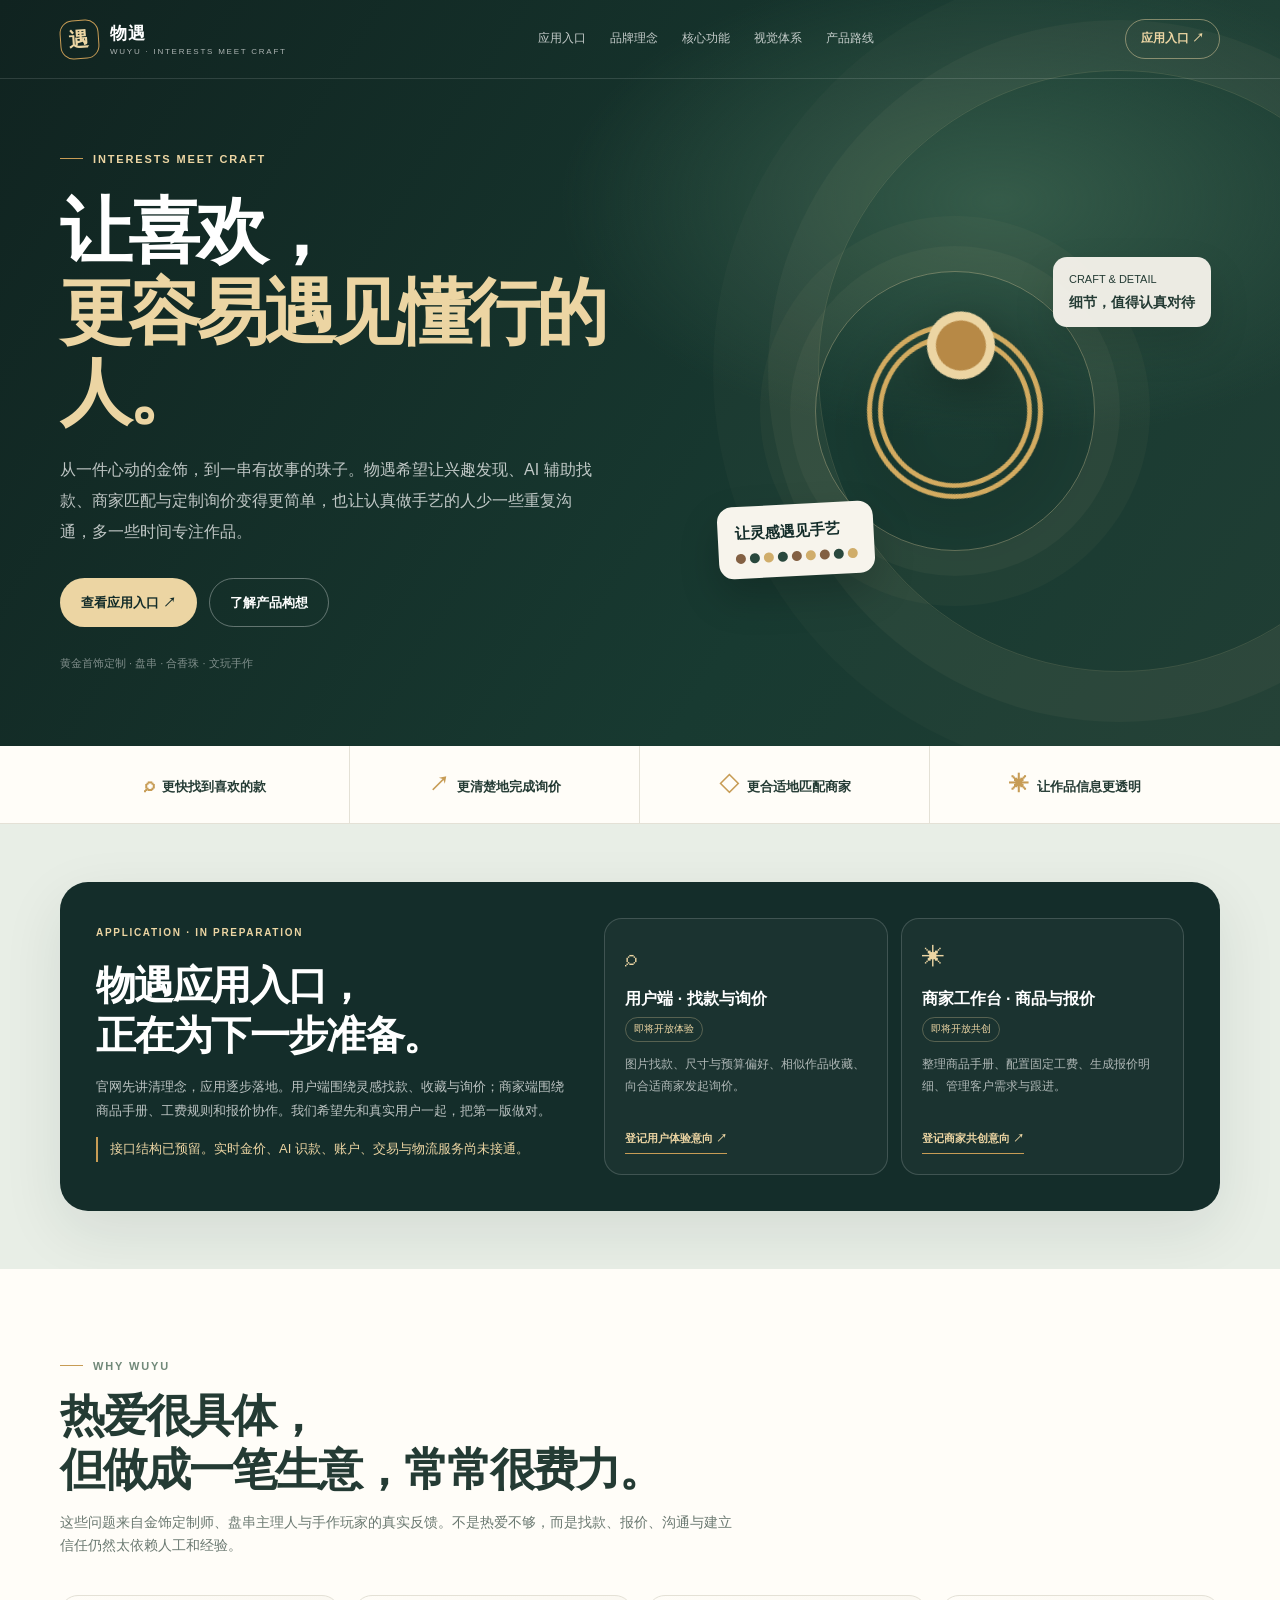
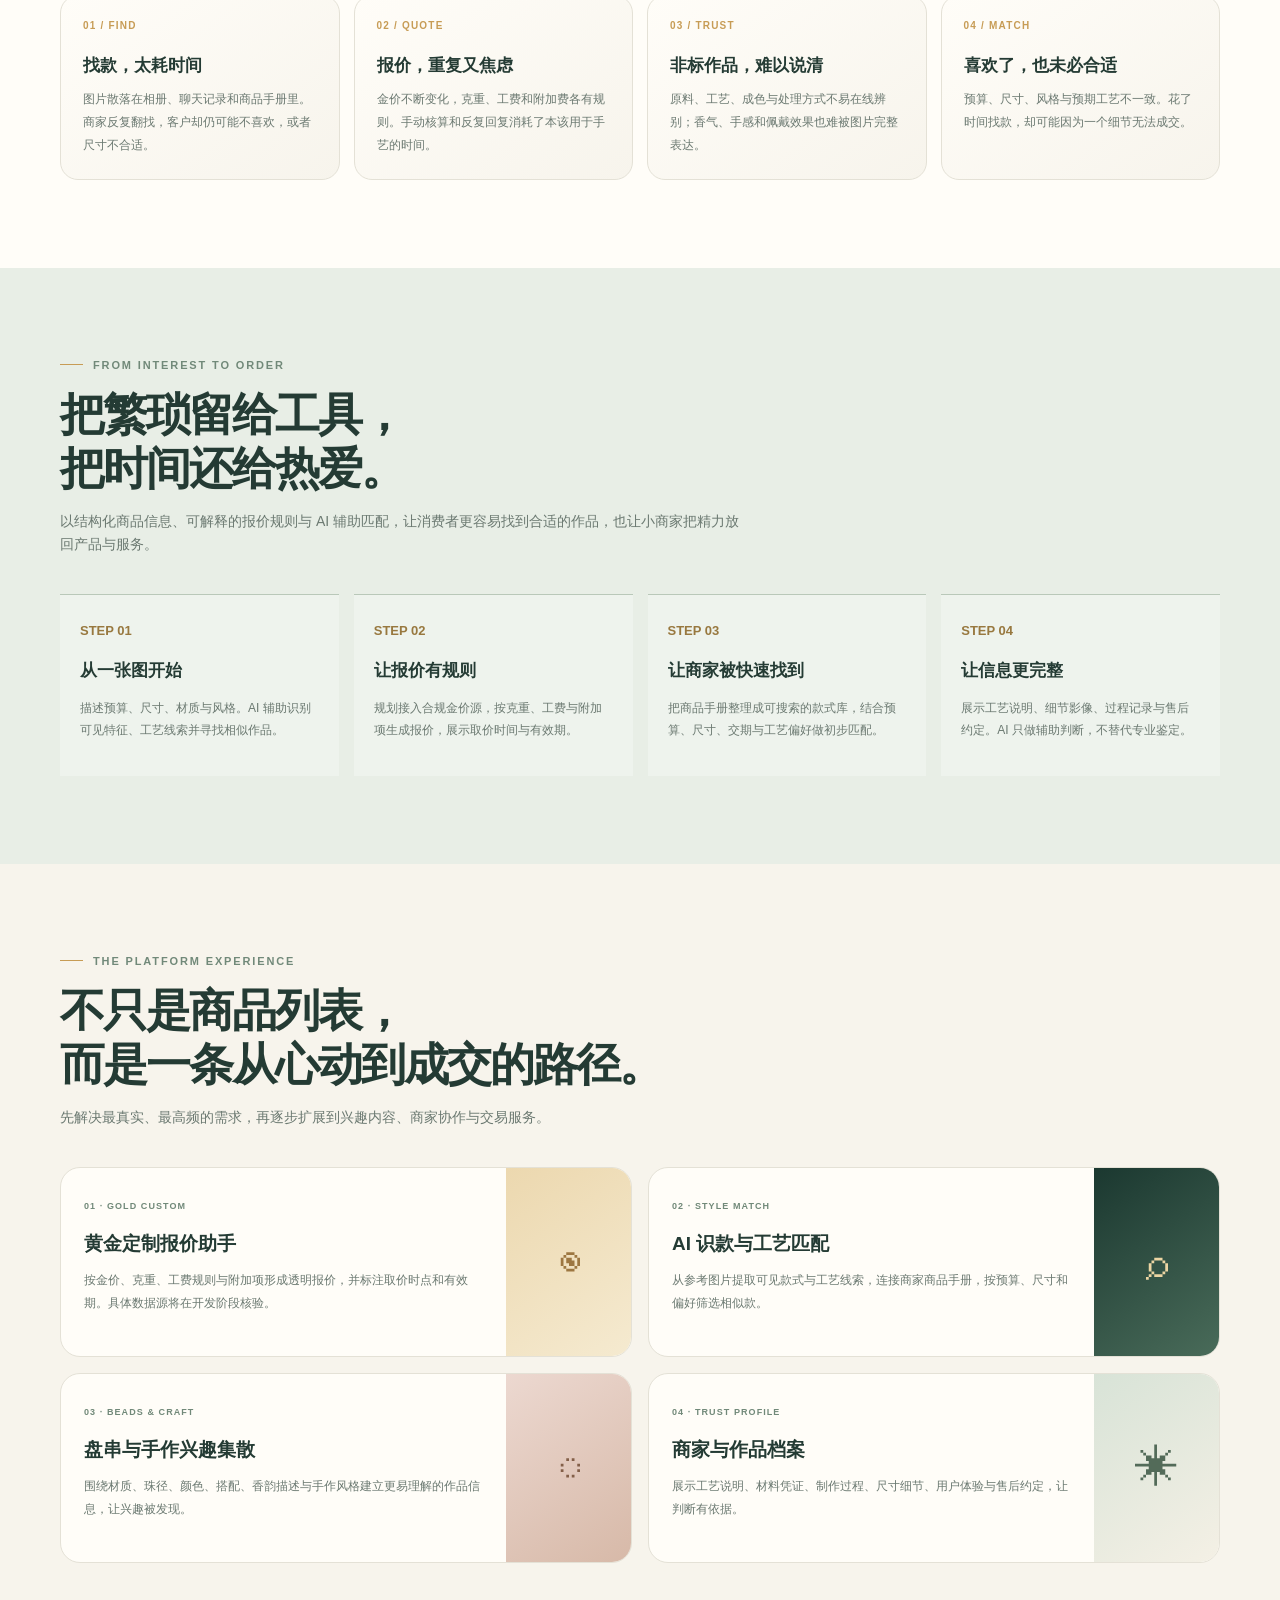
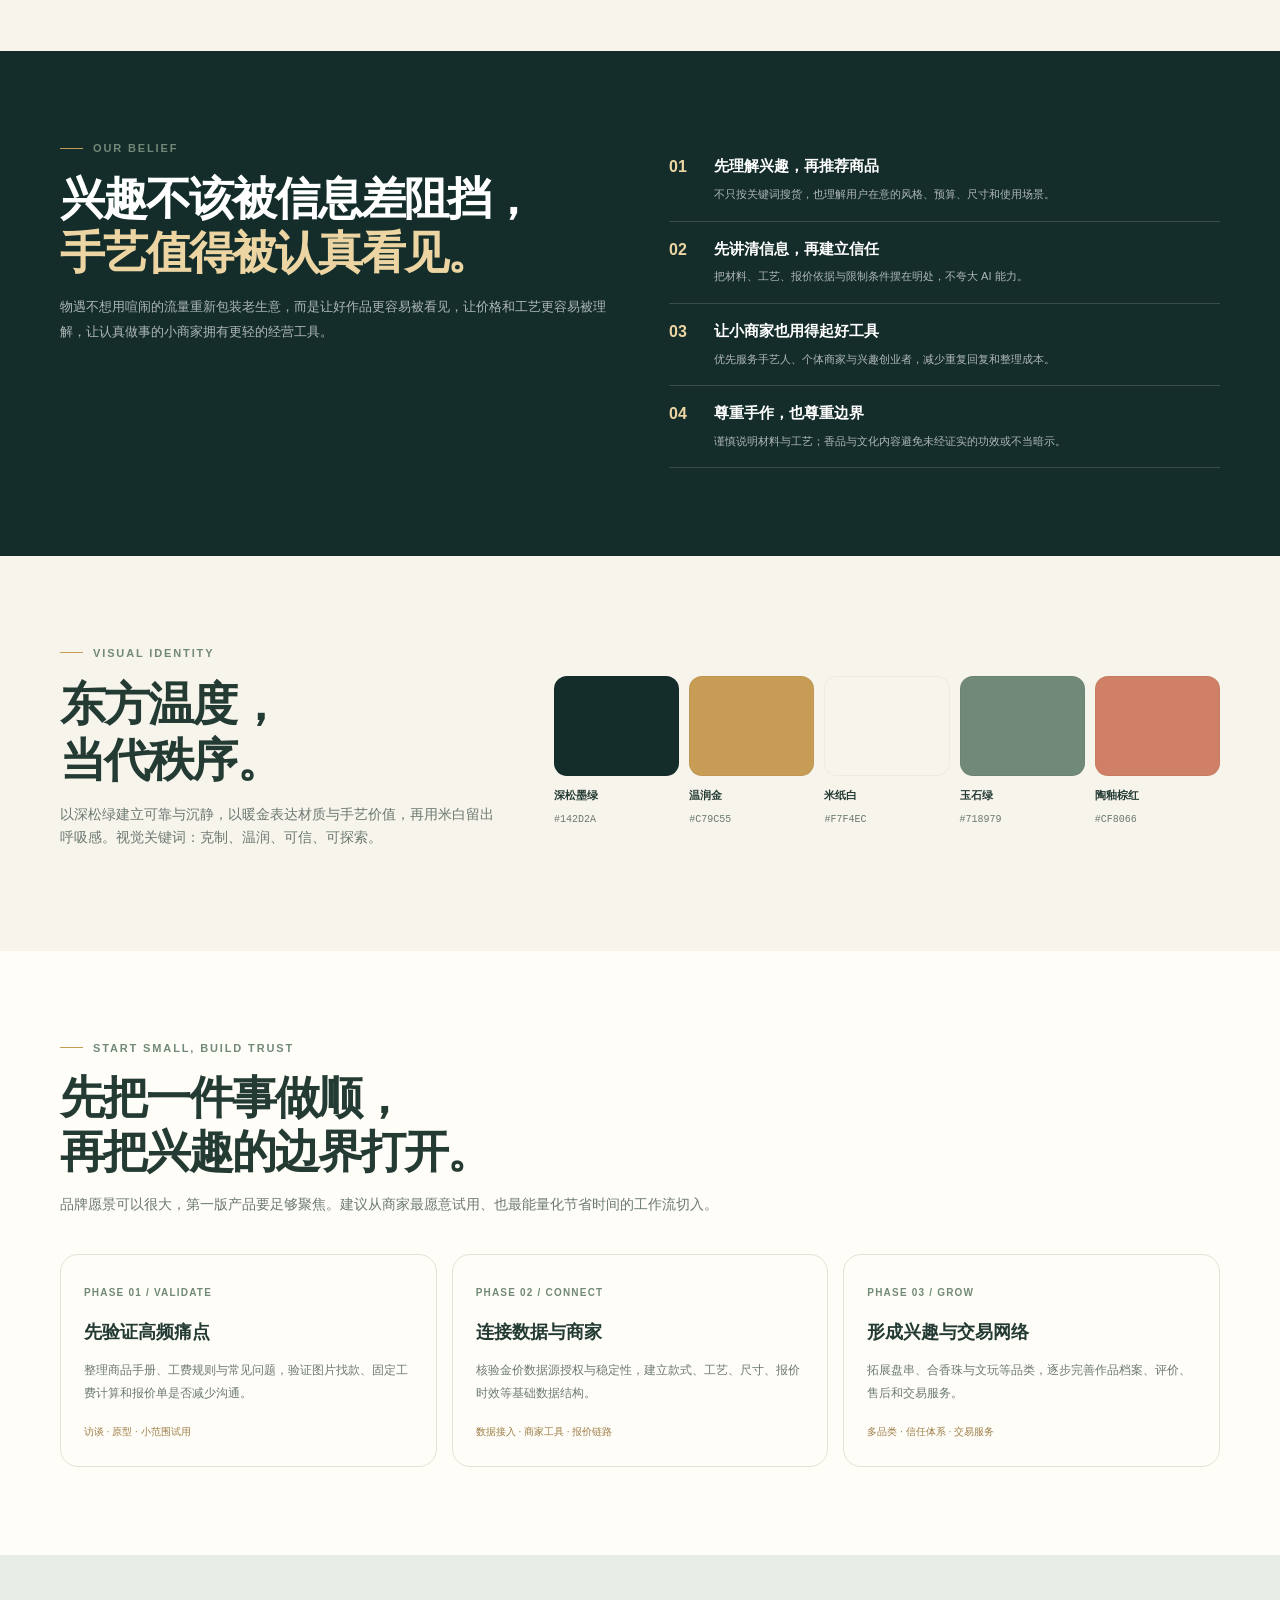
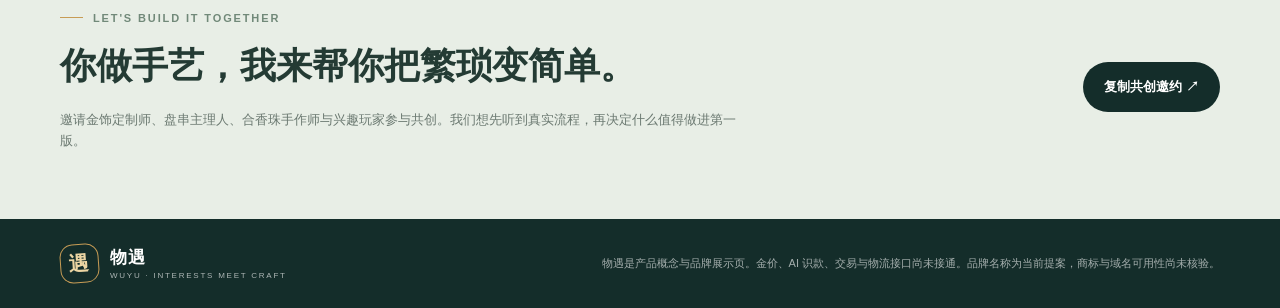
==== index.html @ a0ff8e48 "feat: add WUYU brand landing page and app entry" ====
<!doctype html>
<html lang="zh-CN">
<head>
<meta charset="utf-8">
<meta name="viewport" content="width=device-width, initial-scale=1">
<meta name="theme-color" content="#142d2a">
<meta name="description" content="物遇 WUYU，让喜欢更容易遇见懂行的人。面向黄金首饰定制、盘串、合香珠与文玩的兴趣发现、选款、询价与商家匹配平台。">
<title>物遇 WUYU｜让喜欢，更容易遇见懂行的人</title>
<style>
:root{--ink:#142d2a;--forest:#24473d;--jade:#718979;--gold:#c79c55;--gold-light:#ecd5a3;--paper:#f7f4ec;--white:#fffdf8;--text:#243b34;--muted:#6b7971;--line:#e4e1d6;--coral:#cf8066;--r:22px}
*{box-sizing:border-box}html{scroll-behavior:smooth}body{margin:0;background:var(--paper);color:var(--text);font-family:Inter,-apple-system,BlinkMacSystemFont,"Segoe UI","PingFang SC","Microsoft YaHei",sans-serif;line-height:1.65}a{color:inherit;text-decoration:none}button{font:inherit;cursor:pointer}.wrap{width:min(1160px,calc(100% - 40px));margin:auto}.eyebrow{font-size:11px;letter-spacing:.17em;color:var(--jade);font-weight:800;text-transform:uppercase}.eyebrow:before{content:"";display:inline-block;width:23px;height:1px;background:var(--gold);vertical-align:middle;margin:0 10px 3px 0}.top{position:absolute;top:0;left:0;right:0;color:#fff;border-bottom:1px solid #ffffff20;z-index:3}.nav{height:78px;display:flex;align-items:center;justify-content:space-between;gap:22px}.brand{display:flex;gap:11px;align-items:center;font-size:17px;font-weight:800;letter-spacing:.06em}.mark{display:grid;place-items:center;width:39px;height:39px;border:1px solid var(--gold);border-radius:13px;color:var(--gold-light);font-size:20px;transform:rotate(-4deg)}.brand small{display:block;font-size:8px;letter-spacing:.22em;opacity:.65;font-weight:500;margin-top:-3px}.links{display:flex;gap:24px;font-size:12px;color:#ffffffbf}.links a:hover{color:var(--gold-light)}.nav-cta{border:1px solid #ecd5a37a;border-radius:99px;padding:9px 15px;color:var(--gold-light);font-size:12px;font-weight:700}.hero{position:relative;overflow:hidden;color:#fff;background:radial-gradient(ellipse at 78% 27%,#355b49 0,transparent 31%),linear-gradient(122deg,#102320,#183a31 65%,#203e34);padding:150px 0 74px;min-height:650px}.hero:after{content:"";position:absolute;right:-140px;top:70px;width:600px;height:600px;border:1px solid #ecd5a326;border-radius:50%;box-shadow:0 0 0 50px #ecd5a30a,0 0 0 105px #ecd5a306}.hero-grid{display:grid;grid-template-columns:1.05fr .95fr;gap:44px;align-items:center;position:relative;z-index:1}.hero .eyebrow{color:var(--gold-light)}h1{font-size:clamp(42px,6vw,72px);line-height:1.12;letter-spacing:-.055em;margin:23px 0 21px}h1 em{font-style:normal;color:var(--gold-light)}.lead{max-width:540px;color:#ffffffba;font-size:16px;line-height:1.95}.actions{display:flex;gap:12px;flex-wrap:wrap;margin-top:30px}.btn{display:inline-flex;align-items:center;justify-content:center;border-radius:99px;padding:13px 20px;border:1px solid transparent;font-weight:750;font-size:13px;transition:.2s}.btn:hover{transform:translateY(-2px)}.btn-gold{background:var(--gold-light);color:var(--ink)}.btn-ghost{border-color:#ffffff55;color:#fff}.tiny-note{margin-top:27px;font-size:11px;color:#ffffff75}.art{height:385px;position:relative;display:grid;place-items:center}.halo{width:280px;height:280px;border-radius:50%;border:1px solid #ecd5a359;box-shadow:0 0 0 25px #ecd5a30a,0 0 0 55px #ecd5a308;position:absolute}.ring{width:176px;height:176px;border:16px double #d3ab60;border-radius:50%;transform:rotate(-21deg);filter:drop-shadow(0 18px 26px #0006);position:relative}.ring:after{content:"";position:absolute;width:50px;height:50px;border:9px solid #ecd5a3;border-radius:50%;background:#b78946;top:-21px;right:9px}.bead{position:absolute;left:28px;bottom:28px;background:var(--paper);color:var(--ink);padding:15px 17px;border-radius:15px;box-shadow:0 18px 40px #0003;font-size:12px;transform:rotate(-3deg)}.bead strong{display:block;font-size:15px}.beads{display:flex;gap:4px;margin-top:7px}.beads i{width:10px;height:10px;border-radius:50%;background:#836043}.beads i:nth-child(2n){background:#29483d}.beads i:nth-child(3n){background:#d0ad6a}.note-card{position:absolute;right:9px;top:38px;background:#f7f4ecf2;color:var(--text);border-radius:14px;padding:13px 16px;font-size:11px;box-shadow:0 18px 40px #0002}.note-card strong{display:block;font-size:14px;margin-top:3px}.ribbon{background:var(--white);border-bottom:1px solid var(--line)}.ribbon-grid{display:grid;grid-template-columns:repeat(4,1fr)}.ribbon-grid div{padding:22px 8px;text-align:center;border-right:1px solid var(--line);font-size:13px;font-weight:750}.ribbon-grid div:last-child{border:0}.ribbon-grid span{color:var(--gold);font-size:20px;margin-right:8px}.section{padding:88px 0}.head{max-width:680px;margin-bottom:38px}.head h2,.belief h2{font-size:clamp(29px,4vw,45px);letter-spacing:-.045em;line-height:1.2;margin:14px 0}.head p,.muted{color:var(--muted);font-size:14px}.app{padding:58px 0;background:#e8eee6}.app-panel{background:var(--ink);color:white;border-radius:28px;padding:36px;display:grid;grid-template-columns:.9fr 1.1fr;gap:34px;box-shadow:0 20px 60px #142d2a18}.app-status{font-size:10px;letter-spacing:.17em;color:var(--gold-light);font-weight:800}.app h2{font-size:clamp(27px,3.5vw,40px);line-height:1.25;letter-spacing:-.04em;margin:15px 0}.app-copy p{font-size:13px;color:#ffffffb5;line-height:1.9}.api-note{border-left:2px solid var(--gold);padding-left:12px!important;color:#ecd5a3!important}.app-cards{display:grid;grid-template-columns:1fr 1fr;gap:13px}.app-card{border:1px solid #ffffff29;border-radius:18px;padding:20px;background:#ffffff08;display:flex;flex-direction:column;align-items:flex-start}.app-icon{font-size:23px;color:var(--gold-light);margin-bottom:9px}.app-card h3{font-size:16px;margin:0 0 5px}.status{font-size:10px;color:var(--gold-light);border:1px solid #ecd5a34a;padding:3px 8px;border-radius:99px}.app-card p{font-size:12px;color:#ffffffa6;line-height:1.8;flex:1}.app-card button{background:transparent;border:0;border-bottom:1px solid #c79c55;color:var(--gold-light);font-size:11px;font-weight:700;padding:0 0 5px;text-align:left}.pain{background:var(--white)}.grid4{display:grid;grid-template-columns:repeat(4,1fr);gap:14px}.pain-card{border:1px solid var(--line);border-radius:18px;padding:22px;background:linear-gradient(145deg,#fffdf8,#f7f4ec)}.num{font-size:10px;letter-spacing:.12em;color:var(--gold);font-weight:850}.pain-card h3{font-size:17px;margin:18px 0 8px}.pain-card p{font-size:12px;line-height:1.9;color:var(--muted);margin:0}.path{background:#e8eee6}.steps{display:grid;grid-template-columns:repeat(4,1fr);gap:15px}.step{padding:22px 20px;border-top:1px solid #b9c8b9;background:#ffffff42}.step b{font-size:13px;color:#98783f}.step h3{font-size:17px;margin:13px 0 8px}.step p{font-size:12px;line-height:1.9;color:var(--muted)}.features{display:grid;grid-template-columns:repeat(2,1fr);gap:16px}.feature{display:grid;grid-template-columns:1fr 125px;min-height:190px;background:var(--white);border:1px solid var(--line);border-radius:20px;overflow:hidden}.feature-copy{padding:23px}.feature small{color:var(--jade);font-weight:800;letter-spacing:.12em;font-size:9px}.feature h3{font-size:19px;margin:10px 0}.feature p{font-size:12px;line-height:1.9;color:var(--muted);margin:0}.feature-art{display:grid;place-items:center;background:linear-gradient(145deg,#ecd8af,#f5ead0);font-size:44px;color:#9d7741}.feature:nth-child(2) .feature-art{background:linear-gradient(145deg,#1b3830,#496b59);color:#ecd5a3}.feature:nth-child(3) .feature-art{background:linear-gradient(145deg,#ecd8d0,#d7b9a8);color:#835f48}.feature:nth-child(4) .feature-art{background:linear-gradient(145deg,#d8e3d7,#f4f0e5);color:#536b59}.belief{background:var(--ink);color:white}.belief-grid{display:grid;grid-template-columns:1fr 1fr;gap:58px}.belief h2 span{color:var(--gold-light)}.belief p{font-size:13px;color:#ffffffa8;line-height:1.95}.principle{padding:15px 0;border-bottom:1px solid #ffffff27;display:grid;grid-template-columns:33px 1fr;gap:12px}.principle b{color:var(--gold-light)}.principle h3{font-size:15px;margin:0 0 5px}.principle p{margin:0;font-size:11px}.palette{display:grid;grid-template-columns:.8fr 1.2fr;gap:50px;align-items:center}.swatches{display:grid;grid-template-columns:repeat(5,1fr);gap:10px}.swatch-color{height:100px;border-radius:13px;border:1px solid #0000000b}.swatch strong{display:block;font-size:11px;margin-top:10px}.swatch code{font-size:10px;color:var(--muted)}.roadmap{background:var(--white)}.phases{display:grid;grid-template-columns:repeat(3,1fr);gap:15px}.phase{padding:23px;border:1px solid var(--line);border-radius:18px}.phase small{font-size:10px;letter-spacing:.12em;color:var(--jade);font-weight:800}.phase h3{font-size:18px;margin:13px 0 8px}.phase p{font-size:12px;color:var(--muted);line-height:1.9}.phase em{font-size:10px;color:#9c7d47;font-style:normal}.cta{background:#e8eee6;padding:54px 0}.cta-row{display:flex;align-items:center;justify-content:space-between;gap:28px}.cta h2{font-size:clamp(24px,3vw,36px);margin:9px 0}.cta p{font-size:13px;color:var(--muted);max-width:690px}.btn-dark{background:var(--ink);color:white}.footer{background:var(--ink);color:#ffffff9c;padding:25px 0;font-size:11px}.footer-row{display:flex;align-items:center;justify-content:space-between;gap:25px}.footer .brand{color:white}.toast{position:fixed;left:50%;bottom:25px;transform:translate(-50%,20px);background:var(--ink);color:white;padding:12px 18px;border-radius:99px;font-size:12px;opacity:0;pointer-events:none;transition:.25s;z-index:10;max-width:90vw}.toast.show{opacity:1;transform:translate(-50%,0)}
@media(max-width:850px){.links{display:none}.hero-grid,.app-panel,.belief-grid,.palette{grid-template-columns:1fr}.hero{padding-top:125px}.art{height:300px}.hero-grid{gap:10px}.app-panel{padding:26px}.grid4,.steps{grid-template-columns:repeat(2,1fr)}.belief-grid{gap:24px}.swatches{gap:8px}.swatch-color{height:75px}}
@media(max-width:560px){.wrap{width:calc(100% - 28px)}.nav{height:68px}.nav-cta{font-size:10px;padding:8px 11px}.hero{padding:115px 0 47px;min-height:auto}.hero h1{font-size:43px}.lead{font-size:14px}.art{height:250px}.halo{width:205px;height:205px}.ring{width:130px;height:130px;border-width:12px}.ring:after{width:38px;height:38px;border-width:7px;top:-17px}.note-card{right:0;top:15px}.bead{left:0;bottom:6px}.ribbon-grid{grid-template-columns:repeat(2,1fr)}.ribbon-grid div{border-bottom:1px solid var(--line)}.section{padding:60px 0}.app{padding:35px 0}.app-panel{padding:21px;border-radius:22px}.app-cards,.features,.phases{grid-template-columns:1fr}.grid4,.steps{grid-template-columns:1fr}.feature{grid-template-columns:1fr 95px;min-height:175px}.swatches{grid-template-columns:repeat(3,1fr)}.swatch-color{height:58px}.cta-row,.footer-row{align-items:flex-start;flex-direction:column}.head{margin-bottom:27px}}
</style>
</head>
<body>
<header class="top"><div class="wrap nav"><a class="brand" href="#home"><span class="mark">遇</span><span>物遇<small>WUYU · INTERESTS MEET CRAFT</small></span></a><nav class="links"><a href="#app-entry">应用入口</a><a href="#idea">品牌理念</a><a href="#features">核心功能</a><a href="#palette">视觉体系</a><a href="#roadmap">产品路线</a></nav><a class="nav-cta" href="#app-entry">应用入口 ↗</a></div></header>
<main id="home">
<section class="hero"><div class="wrap hero-grid"><div><div class="eyebrow">INTERESTS MEET CRAFT</div><h1>让喜欢，<br><em>更容易遇见懂行的人。</em></h1><p class="lead">从一件心动的金饰，到一串有故事的珠子。物遇希望让兴趣发现、AI 辅助找款、商家匹配与定制询价变得更简单，也让认真做手艺的人少一些重复沟通，多一些时间专注作品。</p><div class="actions"><a class="btn btn-gold" href="#app-entry">查看应用入口 ↗</a><a class="btn btn-ghost" href="#solution">了解产品构想</a></div><div class="tiny-note">黄金首饰定制 · 盘串 · 合香珠 · 文玩手作</div></div><div class="art" aria-label="抽象金饰与珠串视觉"><div class="halo"></div><div class="ring"></div><div class="note-card">CRAFT & DETAIL<strong>细节，值得认真对待</strong></div><div class="bead"><strong>让灵感遇见手艺</strong><div class="beads"><i></i><i></i><i></i><i></i><i></i><i></i><i></i><i></i><i></i></div></div></div></div></section>
<section class="ribbon"><div class="wrap ribbon-grid"><div><span>⌕</span>更快找到喜欢的款</div><div><span>↗</span>更清楚地完成询价</div><div><span>◇</span>更合适地匹配商家</div><div><span>✳</span>让作品信息更透明</div></div></section>
<section class="app" id="app-entry"><div class="wrap app-panel"><div class="app-copy"><span class="app-status">APPLICATION · IN PREPARATION</span><h2>物遇应用入口，<br>正在为下一步准备。</h2><p>官网先讲清理念，应用逐步落地。用户端围绕灵感找款、收藏与询价；商家端围绕商品手册、工费规则和报价协作。我们希望先和真实用户一起，把第一版做对。</p><p class="api-note">接口结构已预留。实时金价、AI 识款、账户、交易与物流服务尚未接通。</p></div><div class="app-cards"><article class="app-card"><div class="app-icon">⌕</div><h3>用户端 · 找款与询价</h3><span class="status">即将开放体验</span><p>图片找款、尺寸与预算偏好、相似作品收藏、向合适商家发起询价。</p><button data-interest="user">登记用户体验意向 ↗</button></article><article class="app-card"><div class="app-icon">✳</div><h3>商家工作台 · 商品与报价</h3><span class="status">即将开放共创</span><p>整理商品手册、配置固定工费、生成报价明细、管理客户需求与跟进。</p><button data-interest="merchant">登记商家共创意向 ↗</button></article></div></div></section>
<section class="section pain" id="idea"><div class="wrap"><div class="head"><div class="eyebrow">WHY WUYU</div><h2>热爱很具体，<br>但做成一笔生意，常常很费力。</h2><p>这些问题来自金饰定制师、盘串主理人与手作玩家的真实反馈。不是热爱不够，而是找款、报价、沟通与建立信任仍然太依赖人工和经验。</p></div><div class="grid4"><article class="pain-card"><div class="num">01 / FIND</div><h3>找款，太耗时间</h3><p>图片散落在相册、聊天记录和商品手册里。商家反复翻找，客户却仍可能不喜欢，或者尺寸不合适。</p></article><article class="pain-card"><div class="num">02 / QUOTE</div><h3>报价，重复又焦虑</h3><p>金价不断变化，克重、工费和附加费各有规则。手动核算和反复回复消耗了本该用于手艺的时间。</p></article><article class="pain-card"><div class="num">03 / TRUST</div><h3>非标作品，难以说清</h3><p>原料、工艺、成色与处理方式不易在线辨别；香气、手感和佩戴效果也难被图片完整表达。</p></article><article class="pain-card"><div class="num">04 / MATCH</div><h3>喜欢了，也未必合适</h3><p>预算、尺寸、风格与预期工艺不一致。花了时间找款，却可能因为一个细节无法成交。</p></article></div></div></section>
<section class="section path" id="solution"><div class="wrap"><div class="head"><div class="eyebrow">FROM INTEREST TO ORDER</div><h2>把繁琐留给工具，<br>把时间还给热爱。</h2><p>以结构化商品信息、可解释的报价规则与 AI 辅助匹配，让消费者更容易找到合适的作品，也让小商家把精力放回产品与服务。</p></div><div class="steps"><article class="step"><b>STEP 01</b><h3>从一张图开始</h3><p>描述预算、尺寸、材质与风格。AI 辅助识别可见特征、工艺线索并寻找相似作品。</p></article><article class="step"><b>STEP 02</b><h3>让报价有规则</h3><p>规划接入合规金价源，按克重、工费与附加项生成报价，展示取价时间与有效期。</p></article><article class="step"><b>STEP 03</b><h3>让商家被快速找到</h3><p>把商品手册整理成可搜索的款式库，结合预算、尺寸、交期与工艺偏好做初步匹配。</p></article><article class="step"><b>STEP 04</b><h3>让信息更完整</h3><p>展示工艺说明、细节影像、过程记录与售后约定。AI 只做辅助判断，不替代专业鉴定。</p></article></div></div></section>
<section class="section" id="features"><div class="wrap"><div class="head"><div class="eyebrow">THE PLATFORM EXPERIENCE</div><h2>不只是商品列表，<br>而是一条从心动到成交的路径。</h2><p>先解决最真实、最高频的需求，再逐步扩展到兴趣内容、商家协作与交易服务。</p></div><div class="features"><article class="feature"><div class="feature-copy"><small>01 · GOLD CUSTOM</small><h3>黄金定制报价助手</h3><p>按金价、克重、工费规则与附加项形成透明报价，并标注取价时点和有效期。具体数据源将在开发阶段核验。</p></div><div class="feature-art">◉</div></article><article class="feature"><div class="feature-copy"><small>02 · STYLE MATCH</small><h3>AI 识款与工艺匹配</h3><p>从参考图片提取可见款式与工艺线索，连接商家商品手册，按预算、尺寸和偏好筛选相似款。</p></div><div class="feature-art">⌕</div></article><article class="feature"><div class="feature-copy"><small>03 · BEADS & CRAFT</small><h3>盘串与手作兴趣集散</h3><p>围绕材质、珠径、颜色、搭配、香韵描述与手作风格建立更易理解的作品信息，让兴趣被发现。</p></div><div class="feature-art">◌</div></article><article class="feature"><div class="feature-copy"><small>04 · TRUST PROFILE</small><h3>商家与作品档案</h3><p>展示工艺说明、材料凭证、制作过程、尺寸细节、用户体验与售后约定，让判断有依据。</p></div><div class="feature-art">✳</div></article></div></div></section>
<section class="section belief"><div class="wrap belief-grid"><div><div class="eyebrow">OUR BELIEF</div><h2>兴趣不该被信息差阻挡，<br><span>手艺值得被认真看见。</span></h2><p>物遇不想用喧闹的流量重新包装老生意，而是让好作品更容易被看见，让价格和工艺更容易被理解，让认真做事的小商家拥有更轻的经营工具。</p></div><div><article class="principle"><b>01</b><div><h3>先理解兴趣，再推荐商品</h3><p>不只按关键词搜货，也理解用户在意的风格、预算、尺寸和使用场景。</p></div></article><article class="principle"><b>02</b><div><h3>先讲清信息，再建立信任</h3><p>把材料、工艺、报价依据与限制条件摆在明处，不夸大 AI 能力。</p></div></article><article class="principle"><b>03</b><div><h3>让小商家也用得起好工具</h3><p>优先服务手艺人、个体商家与兴趣创业者，减少重复回复和整理成本。</p></div></article><article class="principle"><b>04</b><div><h3>尊重手作，也尊重边界</h3><p>谨慎说明材料与工艺；香品与文化内容避免未经证实的功效或不当暗示。</p></div></article></div></div></section>
<section class="section" id="palette"><div class="wrap palette"><div><div class="eyebrow">VISUAL IDENTITY</div><h2 style="font-size:clamp(30px,4vw,46px);line-height:1.2;letter-spacing:-.04em;margin:15px 0">东方温度，<br>当代秩序。</h2><p class="muted">以深松绿建立可靠与沉静，以暖金表达材质与手艺价值，再用米白留出呼吸感。视觉关键词：克制、温润、可信、可探索。</p></div><div class="swatches"><div class="swatch"><div class="swatch-color" style="background:#142D2A"></div><strong>深松墨绿</strong><code>#142D2A</code></div><div class="swatch"><div class="swatch-color" style="background:#C79C55"></div><strong>温润金</strong><code>#C79C55</code></div><div class="swatch"><div class="swatch-color" style="background:#F7F4EC"></div><strong>米纸白</strong><code>#F7F4EC</code></div><div class="swatch"><div class="swatch-color" style="background:#718979"></div><strong>玉石绿</strong><code>#718979</code></div><div class="swatch"><div class="swatch-color" style="background:#CF8066"></div><strong>陶釉棕红</strong><code>#CF8066</code></div></div></div></section>
<section class="section roadmap" id="roadmap"><div class="wrap"><div class="head"><div class="eyebrow">START SMALL, BUILD TRUST</div><h2>先把一件事做顺，<br>再把兴趣的边界打开。</h2><p>品牌愿景可以很大，第一版产品要足够聚焦。建议从商家最愿意试用、也最能量化节省时间的工作流切入。</p></div><div class="phases"><article class="phase"><small>PHASE 01 / VALIDATE</small><h3>先验证高频痛点</h3><p>整理商品手册、工费规则与常见问题，验证图片找款、固定工费计算和报价单是否减少沟通。</p><em>访谈 · 原型 · 小范围试用</em></article><article class="phase"><small>PHASE 02 / CONNECT</small><h3>连接数据与商家</h3><p>核验金价数据源授权与稳定性，建立款式、工艺、尺寸、报价时效等基础数据结构。</p><em>数据接入 · 商家工具 · 报价链路</em></article><article class="phase"><small>PHASE 03 / GROW</small><h3>形成兴趣与交易网络</h3><p>拓展盘串、合香珠与文玩等品类，逐步完善作品档案、评价、售后和交易服务。</p><em>多品类 · 信任体系 · 交易服务</em></article></div></div></section>
<section class="cta"><div class="wrap cta-row"><div><div class="eyebrow">LET'S BUILD IT TOGETHER</div><h2>你做手艺，我来帮你把繁琐变简单。</h2><p>邀请金饰定制师、盘串主理人、合香珠手作师与兴趣玩家参与共创。我们想先听到真实流程，再决定什么值得做进第一版。</p></div><button class="btn btn-dark" id="joinButton">复制共创邀约 ↗</button></div></section>
</main>
<footer class="footer"><div class="wrap footer-row"><a class="brand" href="#home"><span class="mark">遇</span><span>物遇<small>WUYU · INTERESTS MEET CRAFT</small></span></a><div>物遇是产品概念与品牌展示页。金价、AI 识款、交易与物流接口尚未接通。品牌名称为当前提案，商标与域名可用性尚未核验。</div></div></footer><div class="toast" id="toast" role="status" aria-live="polite">已复制</div>
<script src="js/app-config.js"></script><script src="js/api-client.js"></script>
<script>
const toast=document.getElementById("toast");
function showToast(m){toast.textContent=m;toast.classList.add("show");setTimeout(()=>toast.classList.remove("show"),3200)}
function copyText(m){if(navigator.clipboard&&navigator.clipboard.writeText){navigator.clipboard.writeText(m).then(()=>showToast("意向模板已复制，可保存后继续交流")).catch(()=>showToast(m))}else{showToast(m)}}
document.querySelectorAll("[data-interest]").forEach(b=>b.addEventListener("click",()=>{const m=b.dataset.interest==="user"?"我想参与物遇用户端体验共创。我的兴趣品类是____；我最需要的功能是____；我常遇到的问题是____。":"我想参与物遇商家工作台共创。我的经营品类是____；商品手册目前的形式是____；我最想减少的重复工作是____。";copyText(m)}));
document.getElementById("joinButton").addEventListener("click",()=>copyText("我想参与物遇 WUYU 共创：我的身份/品类是____；我最想解决的问题是____；我愿意分享的真实流程是____。"));
</script></body></html>
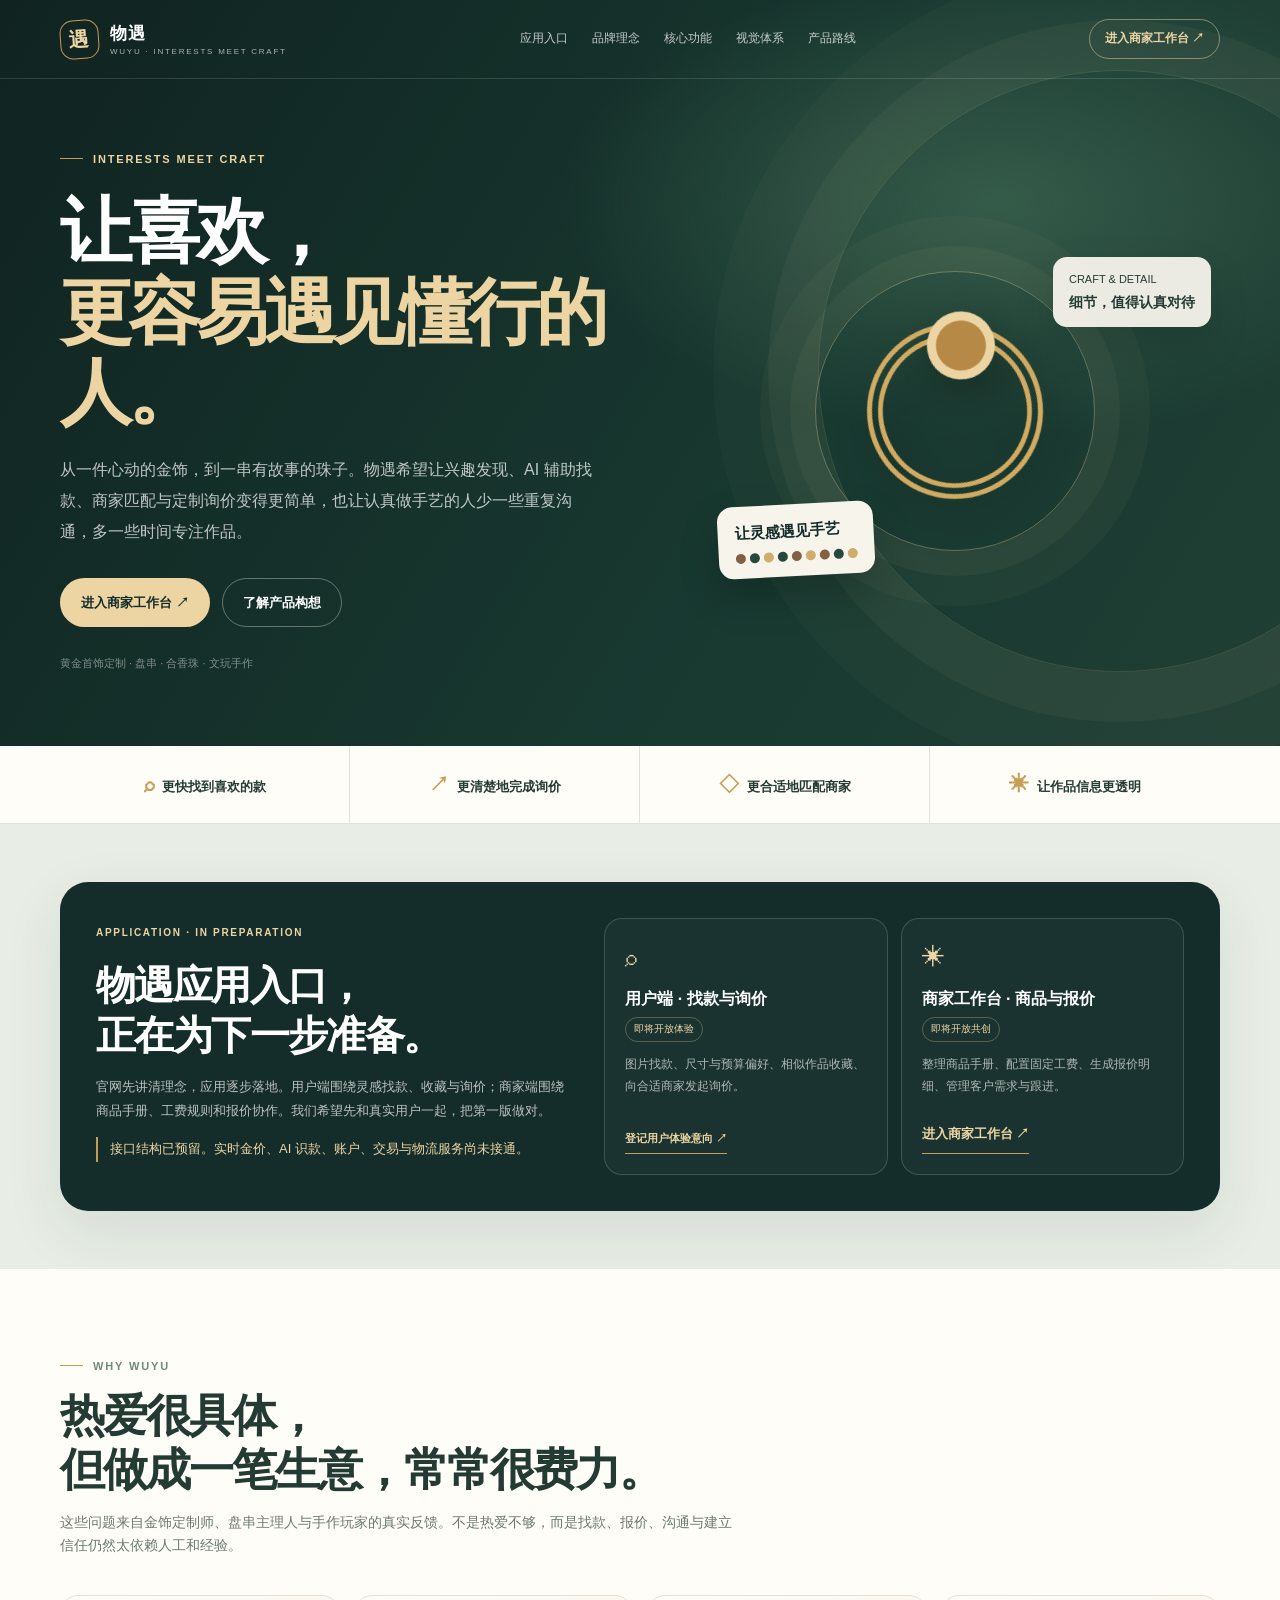
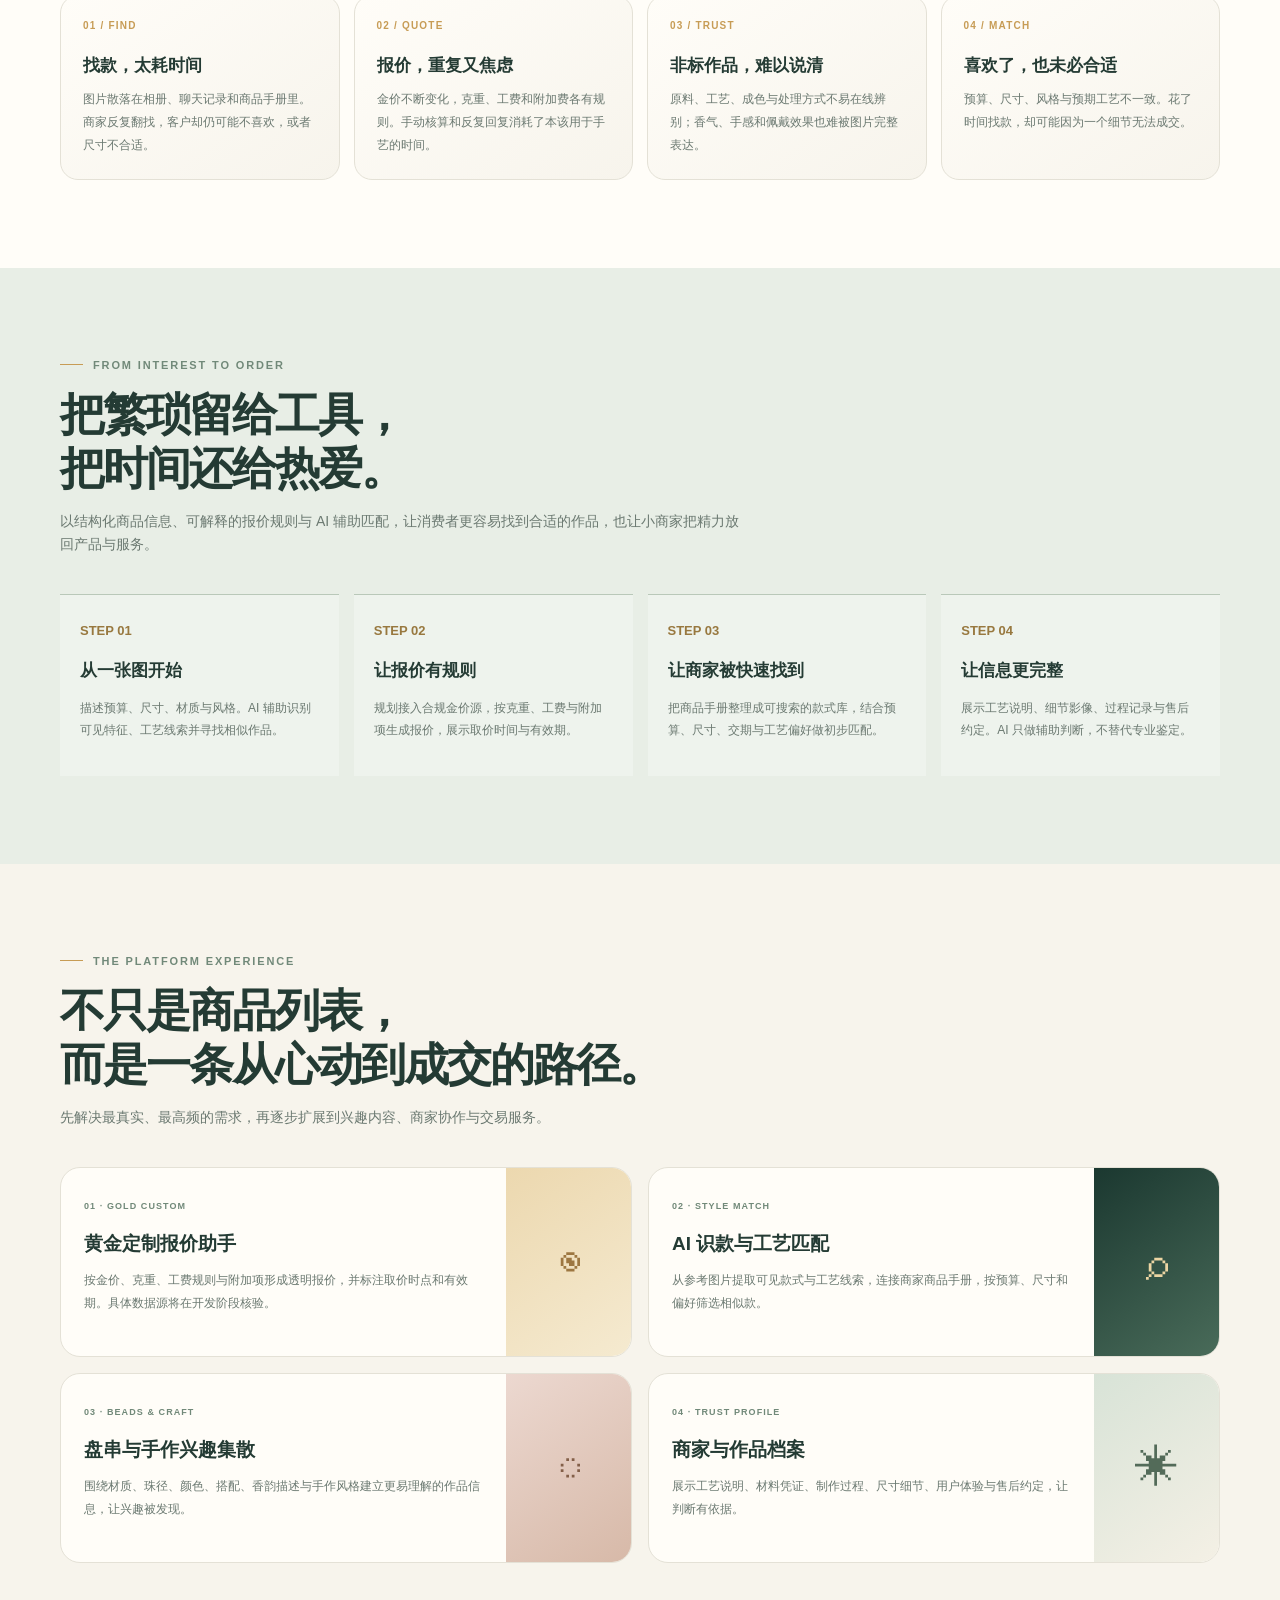
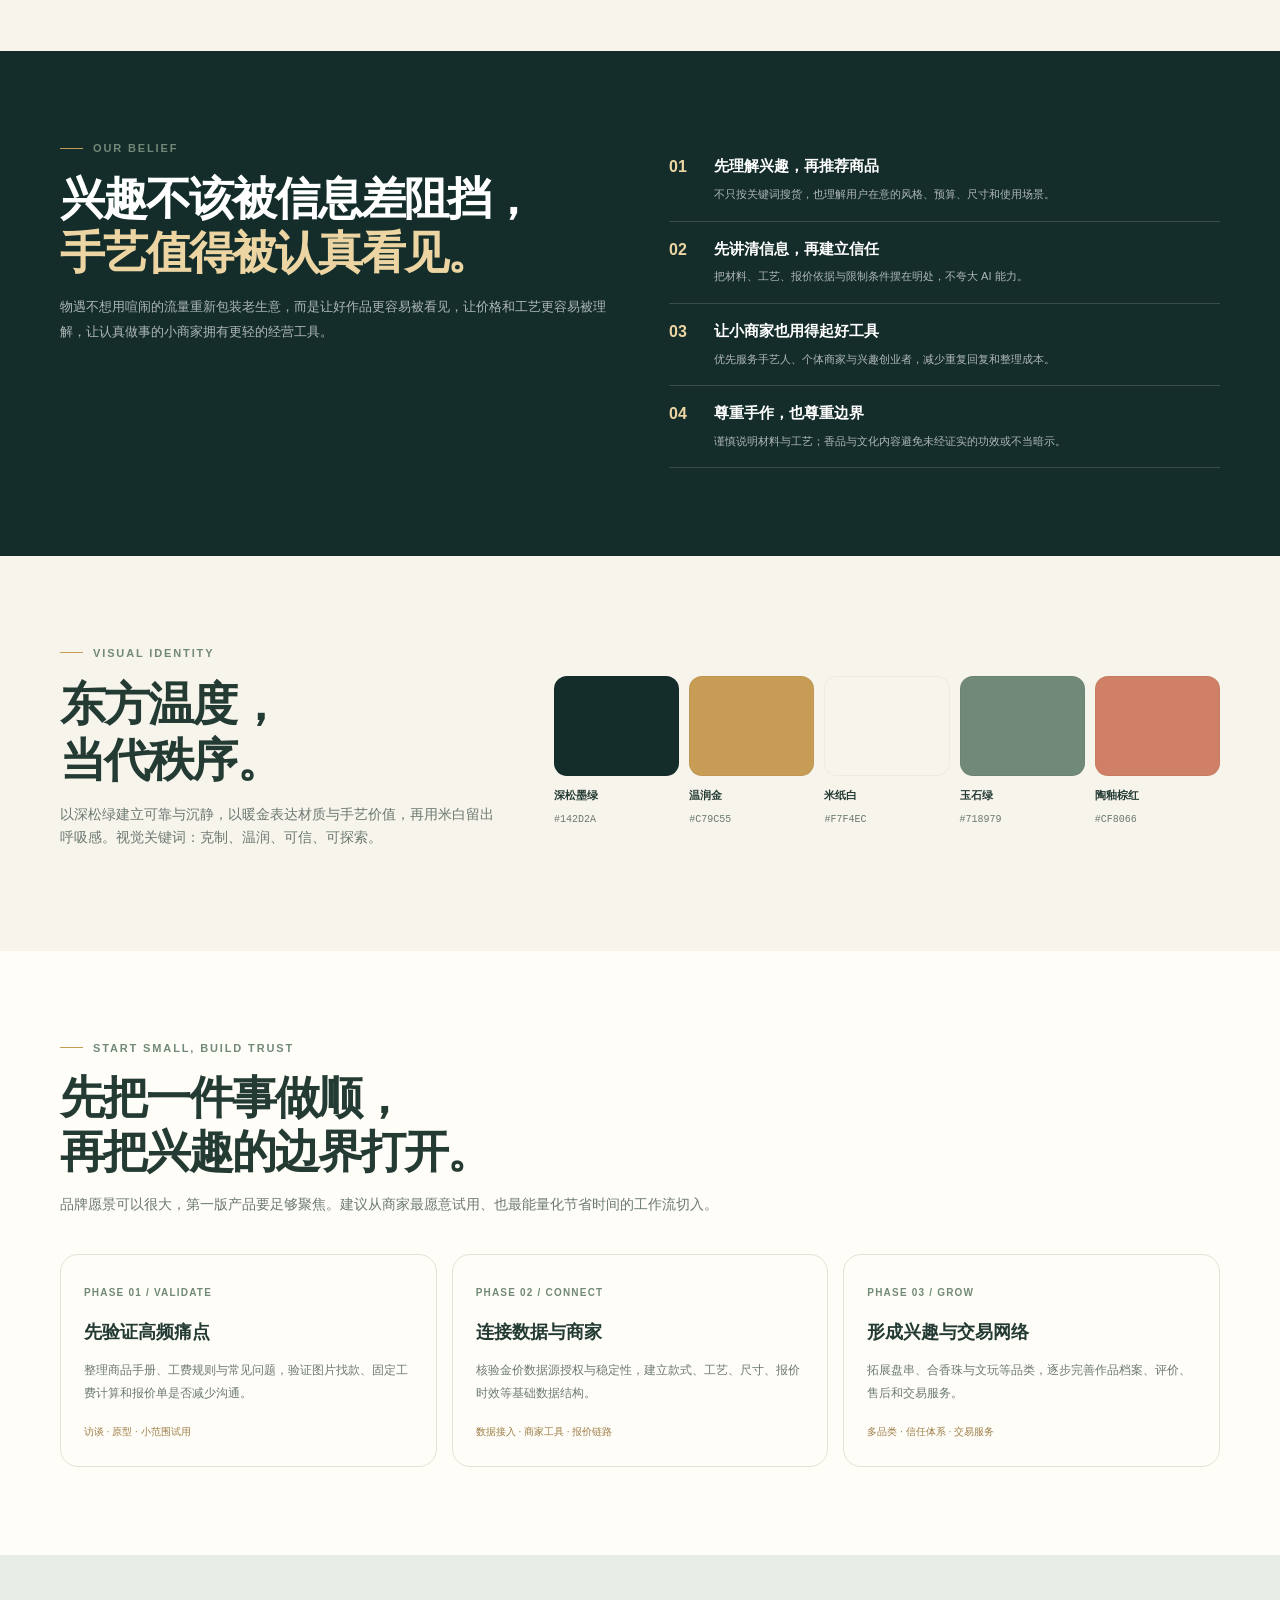
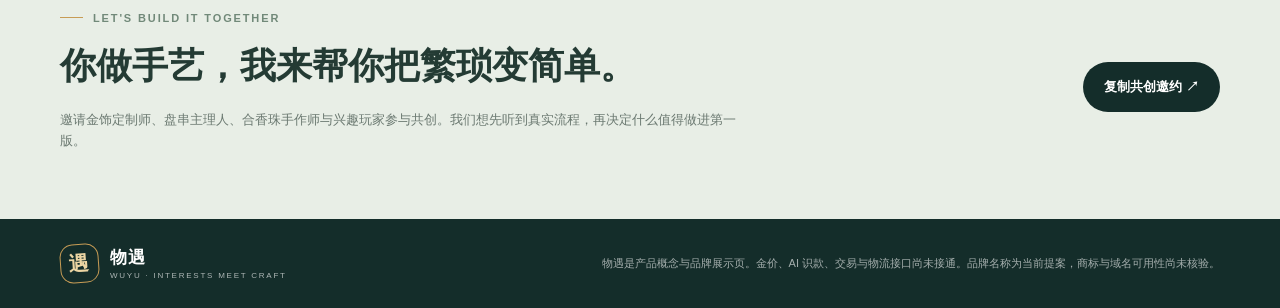
==== commit 395ef203: "feat: link brand homepage to merchant workspace" ====
--- a/index.html
+++ b/index.html
@@ -14,11 +14,11 @@
 </style>
 </head>
 <body>
-<header class="top"><div class="wrap nav"><a class="brand" href="#home"><span class="mark">遇</span><span>物遇<small>WUYU · INTERESTS MEET CRAFT</small></span></a><nav class="links"><a href="#app-entry">应用入口</a><a href="#idea">品牌理念</a><a href="#features">核心功能</a><a href="#palette">视觉体系</a><a href="#roadmap">产品路线</a></nav><a class="nav-cta" href="#app-entry">应用入口 ↗</a></div></header>
+<header class="top"><div class="wrap nav"><a class="brand" href="#home"><span class="mark">遇</span><span>物遇<small>WUYU · INTERESTS MEET CRAFT</small></span></a><nav class="links"><a href="#app-entry">应用入口</a><a href="#idea">品牌理念</a><a href="#features">核心功能</a><a href="#palette">视觉体系</a><a href="#roadmap">产品路线</a></nav><a class="nav-cta" href="merchant/">进入商家工作台 ↗</a></div></header>
 <main id="home">
-<section class="hero"><div class="wrap hero-grid"><div><div class="eyebrow">INTERESTS MEET CRAFT</div><h1>让喜欢，<br><em>更容易遇见懂行的人。</em></h1><p class="lead">从一件心动的金饰，到一串有故事的珠子。物遇希望让兴趣发现、AI 辅助找款、商家匹配与定制询价变得更简单，也让认真做手艺的人少一些重复沟通，多一些时间专注作品。</p><div class="actions"><a class="btn btn-gold" href="#app-entry">查看应用入口 ↗</a><a class="btn btn-ghost" href="#solution">了解产品构想</a></div><div class="tiny-note">黄金首饰定制 · 盘串 · 合香珠 · 文玩手作</div></div><div class="art" aria-label="抽象金饰与珠串视觉"><div class="halo"></div><div class="ring"></div><div class="note-card">CRAFT & DETAIL<strong>细节，值得认真对待</strong></div><div class="bead"><strong>让灵感遇见手艺</strong><div class="beads"><i></i><i></i><i></i><i></i><i></i><i></i><i></i><i></i><i></i></div></div></div></div></section>
+<section class="hero"><div class="wrap hero-grid"><div><div class="eyebrow">INTERESTS MEET CRAFT</div><h1>让喜欢，<br><em>更容易遇见懂行的人。</em></h1><p class="lead">从一件心动的金饰，到一串有故事的珠子。物遇希望让兴趣发现、AI 辅助找款、商家匹配与定制询价变得更简单，也让认真做手艺的人少一些重复沟通，多一些时间专注作品。</p><div class="actions"><a class="btn btn-gold" href="merchant/">进入商家工作台 ↗</a><a class="btn btn-ghost" href="#solution">了解产品构想</a></div><div class="tiny-note">黄金首饰定制 · 盘串 · 合香珠 · 文玩手作</div></div><div class="art" aria-label="抽象金饰与珠串视觉"><div class="halo"></div><div class="ring"></div><div class="note-card">CRAFT & DETAIL<strong>细节，值得认真对待</strong></div><div class="bead"><strong>让灵感遇见手艺</strong><div class="beads"><i></i><i></i><i></i><i></i><i></i><i></i><i></i><i></i><i></i></div></div></div></div></section>
 <section class="ribbon"><div class="wrap ribbon-grid"><div><span>⌕</span>更快找到喜欢的款</div><div><span>↗</span>更清楚地完成询价</div><div><span>◇</span>更合适地匹配商家</div><div><span>✳</span>让作品信息更透明</div></div></section>
-<section class="app" id="app-entry"><div class="wrap app-panel"><div class="app-copy"><span class="app-status">APPLICATION · IN PREPARATION</span><h2>物遇应用入口，<br>正在为下一步准备。</h2><p>官网先讲清理念，应用逐步落地。用户端围绕灵感找款、收藏与询价；商家端围绕商品手册、工费规则和报价协作。我们希望先和真实用户一起，把第一版做对。</p><p class="api-note">接口结构已预留。实时金价、AI 识款、账户、交易与物流服务尚未接通。</p></div><div class="app-cards"><article class="app-card"><div class="app-icon">⌕</div><h3>用户端 · 找款与询价</h3><span class="status">即将开放体验</span><p>图片找款、尺寸与预算偏好、相似作品收藏、向合适商家发起询价。</p><button data-interest="user">登记用户体验意向 ↗</button></article><article class="app-card"><div class="app-icon">✳</div><h3>商家工作台 · 商品与报价</h3><span class="status">即将开放共创</span><p>整理商品手册、配置固定工费、生成报价明细、管理客户需求与跟进。</p><button data-interest="merchant">登记商家共创意向 ↗</button></article></div></div></section>
+<section class="app" id="app-entry"><div class="wrap app-panel"><div class="app-copy"><span class="app-status">APPLICATION · IN PREPARATION</span><h2>物遇应用入口，<br>正在为下一步准备。</h2><p>官网先讲清理念，应用逐步落地。用户端围绕灵感找款、收藏与询价；商家端围绕商品手册、工费规则和报价协作。我们希望先和真实用户一起，把第一版做对。</p><p class="api-note">接口结构已预留。实时金价、AI 识款、账户、交易与物流服务尚未接通。</p></div><div class="app-cards"><article class="app-card"><div class="app-icon">⌕</div><h3>用户端 · 找款与询价</h3><span class="status">即将开放体验</span><p>图片找款、尺寸与预算偏好、相似作品收藏、向合适商家发起询价。</p><button data-interest="user">登记用户体验意向 ↗</button></article><article class="app-card"><div class="app-icon">✳</div><h3>商家工作台 · 商品与报价</h3><span class="status">即将开放共创</span><p>整理商品手册、配置固定工费、生成报价明细、管理客户需求与跟进。</p><a class="btn btn-gold" href="merchant/" style="padding:8px 0;background:transparent;color:#ecd5a3;border:0;border-bottom:1px solid #c79c55;border-radius:0">进入商家工作台 ↗</a></article></div></div></section>
 <section class="section pain" id="idea"><div class="wrap"><div class="head"><div class="eyebrow">WHY WUYU</div><h2>热爱很具体，<br>但做成一笔生意，常常很费力。</h2><p>这些问题来自金饰定制师、盘串主理人与手作玩家的真实反馈。不是热爱不够，而是找款、报价、沟通与建立信任仍然太依赖人工和经验。</p></div><div class="grid4"><article class="pain-card"><div class="num">01 / FIND</div><h3>找款，太耗时间</h3><p>图片散落在相册、聊天记录和商品手册里。商家反复翻找，客户却仍可能不喜欢，或者尺寸不合适。</p></article><article class="pain-card"><div class="num">02 / QUOTE</div><h3>报价，重复又焦虑</h3><p>金价不断变化，克重、工费和附加费各有规则。手动核算和反复回复消耗了本该用于手艺的时间。</p></article><article class="pain-card"><div class="num">03 / TRUST</div><h3>非标作品，难以说清</h3><p>原料、工艺、成色与处理方式不易在线辨别；香气、手感和佩戴效果也难被图片完整表达。</p></article><article class="pain-card"><div class="num">04 / MATCH</div><h3>喜欢了，也未必合适</h3><p>预算、尺寸、风格与预期工艺不一致。花了时间找款，却可能因为一个细节无法成交。</p></article></div></div></section>
 <section class="section path" id="solution"><div class="wrap"><div class="head"><div class="eyebrow">FROM INTEREST TO ORDER</div><h2>把繁琐留给工具，<br>把时间还给热爱。</h2><p>以结构化商品信息、可解释的报价规则与 AI 辅助匹配，让消费者更容易找到合适的作品，也让小商家把精力放回产品与服务。</p></div><div class="steps"><article class="step"><b>STEP 01</b><h3>从一张图开始</h3><p>描述预算、尺寸、材质与风格。AI 辅助识别可见特征、工艺线索并寻找相似作品。</p></article><article class="step"><b>STEP 02</b><h3>让报价有规则</h3><p>规划接入合规金价源，按克重、工费与附加项生成报价，展示取价时间与有效期。</p></article><article class="step"><b>STEP 03</b><h3>让商家被快速找到</h3><p>把商品手册整理成可搜索的款式库，结合预算、尺寸、交期与工艺偏好做初步匹配。</p></article><article class="step"><b>STEP 04</b><h3>让信息更完整</h3><p>展示工艺说明、细节影像、过程记录与售后约定。AI 只做辅助判断，不替代专业鉴定。</p></article></div></div></section>
 <section class="section" id="features"><div class="wrap"><div class="head"><div class="eyebrow">THE PLATFORM EXPERIENCE</div><h2>不只是商品列表，<br>而是一条从心动到成交的路径。</h2><p>先解决最真实、最高频的需求，再逐步扩展到兴趣内容、商家协作与交易服务。</p></div><div class="features"><article class="feature"><div class="feature-copy"><small>01 · GOLD CUSTOM</small><h3>黄金定制报价助手</h3><p>按金价、克重、工费规则与附加项形成透明报价，并标注取价时点和有效期。具体数据源将在开发阶段核验。</p></div><div class="feature-art">◉</div></article><article class="feature"><div class="feature-copy"><small>02 · STYLE MATCH</small><h3>AI 识款与工艺匹配</h3><p>从参考图片提取可见款式与工艺线索，连接商家商品手册，按预算、尺寸和偏好筛选相似款。</p></div><div class="feature-art">⌕</div></article><article class="feature"><div class="feature-copy"><small>03 · BEADS & CRAFT</small><h3>盘串与手作兴趣集散</h3><p>围绕材质、珠径、颜色、搭配、香韵描述与手作风格建立更易理解的作品信息，让兴趣被发现。</p></div><div class="feature-art">◌</div></article><article class="feature"><div class="feature-copy"><small>04 · TRUST PROFILE</small><h3>商家与作品档案</h3><p>展示工艺说明、材料凭证、制作过程、尺寸细节、用户体验与售后约定，让判断有依据。</p></div><div class="feature-art">✳</div></article></div></div></section>
